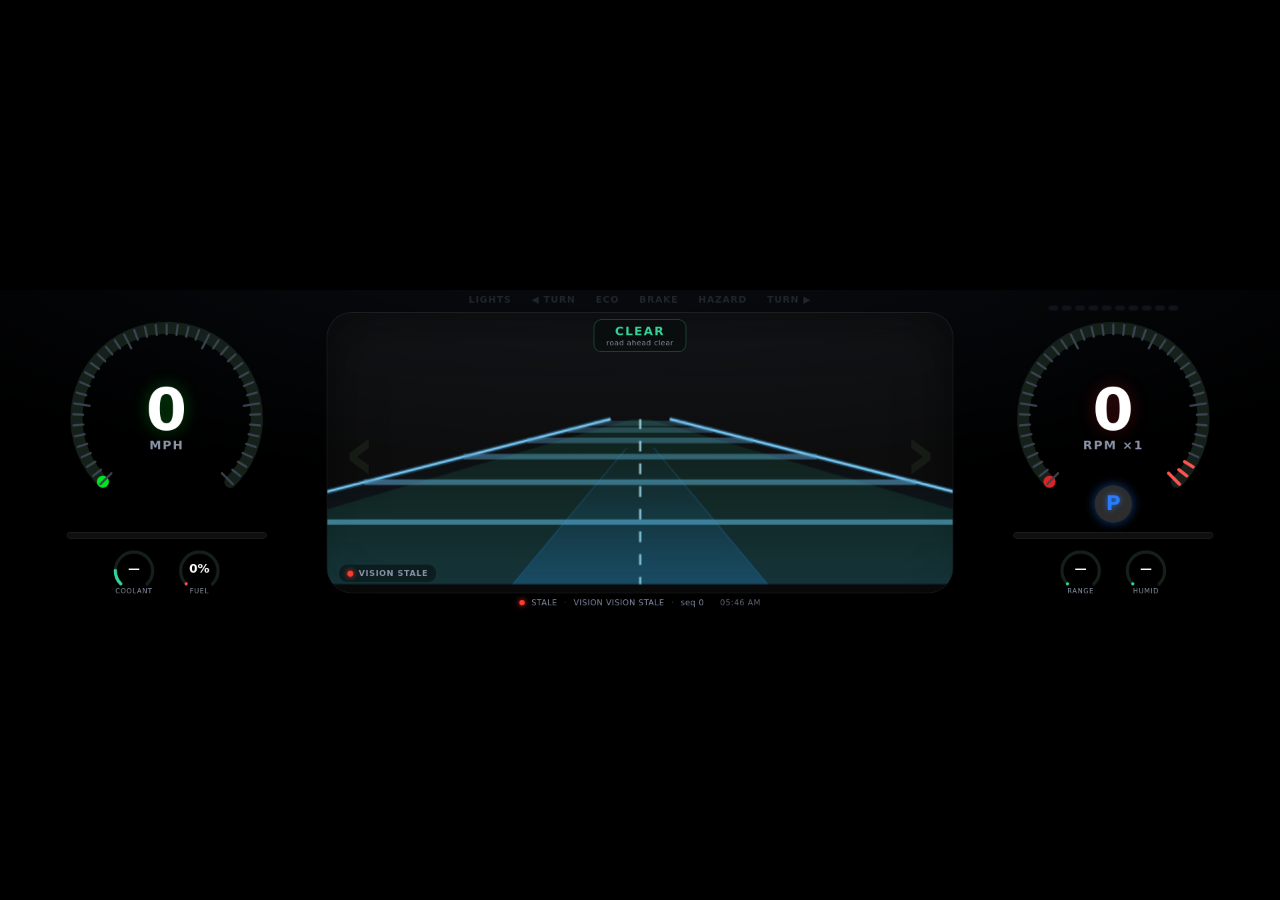
==== RasberryPi/web/index.html @ 3ba51b3f "Initial commit: Consolidated RasberryPi and Vision Lab for RetroVision" ====
<!DOCTYPE html>
<html lang="en">
<head>
  <meta charset="UTF-8" />
  <meta name="viewport" content="width=device-width, initial-scale=1.0, user-scalable=no" />
  <title>WRX Cluster</title>
  <link rel="stylesheet" href="style.css" />
</head>
<body>
  <!-- Fixed 1920x480 stage, scaled to fit the panel by JS. -->
  <div id="stage">
    <div id="cluster">

      <!-- top tell-tale strip -->
      <div class="tells" id="tells">
        <span class="tell" data-t="head">LIGHTS</span>
        <span class="tell" data-t="left">&#9664; TURN</span>
        <span class="tell" data-t="eco">ECO</span>
        <span class="tell" data-t="brake">BRAKE</span>
        <span class="tell" data-t="hazard">HAZARD</span>
        <span class="tell" data-t="right">TURN &#9654;</span>
      </div>

      <!-- LEFT: speed ring -->
      <section class="side left">
        <div class="ring main" id="speedRing">
          <div class="ring-center">
            <span class="ring-val" id="speed">0</span>
            <span class="ring-unit">MPH</span>
          </div>
        </div>
        <div class="bar"><span id="speedBar" class="fill green"></span></div>
        <div class="minis" id="minisL"></div>
      </section>

      <!-- CENTER: perception HUD (revamped VisionLab) -->
      <section class="center">
        <div class="panel">
          <canvas id="hud"></canvas>

          <!-- turn-signal chevrons over the HUD -->
          <div class="turn turn-l" id="turnL">&#8249;</div>
          <div class="turn turn-r" id="turnR">&#8250;</div>

          <!-- off-Pi camera: live YOLO-annotated feed fills the HUD -->
          <img id="camFeed" class="cambg" alt="" />
          <span class="campip-tag" id="camTag">CAM</span>

          <!-- forward-collision banner -->
          <div class="fcw" id="fcw">
            <span class="fcw-state" id="fcwState">CLEAR</span>
            <span class="fcw-reason" id="fcwReason">road ahead clear</span>
          </div>

          <!-- vision source chip -->
          <div class="vsrc" id="vsrc"><span class="dot" id="vsrcDot"></span><span id="vsrcText">VISION OFF</span></div>
        </div>
      </section>

      <!-- RIGHT: tach ring + gear -->
      <section class="side right">
        <div class="ring main tach" id="rpmRing">
          <div class="shiftbar" id="shiftbar"></div>
          <div class="ring-center">
            <span class="ring-val" id="rpm">0</span>
            <span class="ring-unit">RPM &times;1</span>
          </div>
          <div class="gearchip">
            <img src="assets/gear-circle.svg" alt="" />
            <b id="gear">P</b>
          </div>
        </div>
        <div class="bar"><span id="rpmBar" class="fill red"></span></div>
        <div class="minis" id="minisR"></div>
      </section>

      <!-- bottom status bar -->
      <div class="statusbar">
        <span class="dot" id="linkDot"></span>
        <span id="linkText">--</span>
        <span class="sep">·</span>
        <span id="visStat">VISION —</span>
        <span class="sep">·</span>
        <span id="seqText">seq 0</span>
        <span class="clock" id="clock"></span>
      </div>

    </div>
  </div>

  <script src="config.js"></script>
  <script src="dashboard.js"></script>
  <script>
    // Auto-reload: bridge watches web/ for file changes and tells us to reload.
    (function() {
      var _reloadWs, _reloadTimer;
      function connectReload() {
        try { _reloadWs = new WebSocket('ws://' + location.host + '/ws-reload'); } catch(e) { return; }
        _reloadWs.onmessage = function(e) {
          try {
            var d = JSON.parse(e.data);
            if (d.type === 'reload') {
              console.log('[auto-reload] files changed:', d.changed, '— reloading');
              location.reload();
            }
          } catch(ex) {}
        };
        _reloadWs.onclose = function() { clearTimeout(_reloadTimer); _reloadTimer = setTimeout(connectReload, 2000); };
        _reloadWs.onerror = function() { try { _reloadWs.close(); } catch(ex) {} };
      }
      connectReload();
    })();
  </script>
</body>
</html>
---- RasberryPi/web/style.css ----
/* WRX cluster — VisionLab perception HUD fused with the ImprezaUI gauge skin.
 * Design canvas: 1920x480 (GeeekPi 11.26"). Everything is sized in px to the
 * base canvas; #stage is scaled to fit the real panel by dashboard.js. */

* { margin: 0; padding: 0; box-sizing: border-box; }

:root {
  --bg:        #000;
  --glass:     rgba(255,255,255,0.05);
  --glass-2:   rgba(255,255,255,0.08);
  --green:     #00ff20;   /* speed needle / go */
  --green-soft:#34d399;
  --red:       #ff2a2a;   /* tach */
  --redline:   #ff0707;
  --blue:      #287cfb;   /* gear */
  --eco:       #00c738;
  --cyan:      #22d3ee;   /* detections */
  --amber:     #facc15;   /* caution */
  --danger:    #f43f5e;   /* collision */
  --yellow:    #ddc341;
  --track:     #16201a;   /* ring background arc */
  --muted:     #8a94a6;
  --label:     #b9b9b9;
}

html, body {
  width: 100%; height: 100%;
  overflow: hidden;
  background: var(--bg);
  color: #fff;
  cursor: none;
  -webkit-user-select: none; user-select: none;
  touch-action: none;
  font-family: "SF Pro Rounded", "SF Pro Display", -apple-system, system-ui, "Helvetica Neue", Arial, sans-serif;
  font-variant-numeric: tabular-nums;
}

/* fixed stage, scaled by JS (transform set inline) */
#stage {
  position: absolute; left: 50%; top: 50%;
  width: 1920px; height: 480px;
  transform-origin: center center;
  will-change: transform;
}

#cluster {
  position: relative;
  width: 100%; height: 100%;
  background: radial-gradient(120% 140% at 50% -20%, #0a0d12 0%, #000 60%);
  display: flex; align-items: center; gap: 20px;
  padding: 22px 30px 14px;
}

/* ---------- top tell-tales ---------- */
.tells {
  position: absolute; top: 6px; left: 0; right: 0; z-index: 5;
  display: flex; gap: 30px; justify-content: center;
  font-size: 14px; font-weight: 700; letter-spacing: 1.2px;
}
.tell { color: #20262c; transition: color .08s, text-shadow .08s; will-change: color; }
.tell.on[data-t="head"]   { color: #2fe6ff; text-shadow: 0 0 12px #2fe6ff; }
.tell.on[data-t="left"],
.tell.on[data-t="right"]  { color: var(--green); text-shadow: 0 0 12px var(--green); }
.tell.on[data-t="eco"]    { color: var(--eco); text-shadow: 0 0 12px var(--eco); }
.tell.on[data-t="brake"]  { color: var(--danger); text-shadow: 0 0 12px var(--danger); }
.tell.on[data-t="hazard"] { color: var(--yellow); text-shadow: 0 0 12px var(--yellow); }

/* ---------- side columns ---------- */
.side {
  width: 440px; flex-shrink: 0;
  display: flex; flex-direction: column; align-items: center;
  justify-content: center; gap: 6px;
}

/* main ring gauge (SVG injected by JS) */
.ring { position: relative; width: 330px; height: 330px; }
.ring svg { position: absolute; inset: 0; width: 100%; height: 100%; overflow: visible; }
.ring-center {
  position: absolute; inset: 0; display: flex; flex-direction: column;
  align-items: center; justify-content: center; pointer-events: none;
}
.ring-val { font-size: 88px; line-height: .88; font-weight: 700; letter-spacing: 1px; }
.ring-unit { font-size: 18px; font-weight: 600; color: var(--muted); letter-spacing: 2px; margin-top: 4px; }
.left  .ring-val { color: #fff; text-shadow: 0 0 26px rgba(0,255,32,.30); }
.right .ring-val { color: #fff; text-shadow: 0 0 26px rgba(255,42,42,.26); }

/* sequential shift-light strip across the top of the tach */
.shiftbar {
  position: absolute; left: 50%; top: -4px; transform: translateX(-50%); z-index: 4;
  display: flex; gap: 5px; pointer-events: none;
}
.shiftbar .led {
  width: 15px; height: 8px; border-radius: 3px; background: #11161d;
  box-shadow: inset 0 0 3px rgba(0,0,0,.85);
  transition: background .04s, box-shadow .04s;
}
.shiftbar .led.g.on { background: var(--green);   box-shadow: 0 0 9px var(--green); }
.shiftbar .led.y.on { background: var(--amber);   box-shadow: 0 0 9px var(--amber); }
.shiftbar .led.r.on { background: var(--redline); box-shadow: 0 0 11px var(--redline); }
.shiftbar.flash .led { background: var(--redline) !important; box-shadow: 0 0 13px var(--redline) !important; }
.shiftbar.flash { animation: shiftFlash .16s steps(2) infinite; }
@keyframes shiftFlash { 0% { opacity: 1; } 100% { opacity: .15; } }

/* tach goes hot at redline: number turns red + pulses */
.ring.tach.redline .ring-val { color: var(--redline); text-shadow: 0 0 30px rgba(255,7,7,.9); }
.ring.tach.redline { animation: tachPulse .3s steps(2) infinite; }
@keyframes tachPulse { 0% { filter: none; } 100% { filter: drop-shadow(0 0 16px rgba(255,7,7,.55)); } }

/* gear chip pinned bottom-center of the tach */
.gearchip {
  position: absolute; left: 50%; bottom: 8px; transform: translateX(-50%);
  display: inline-flex; align-items: center; justify-content: center;
}
.gearchip img { width: 56px; height: 56px; display: block; filter: drop-shadow(0 0 8px rgba(40,124,251,.5)); }
.gearchip b {
  position: absolute; left: 50%; top: 50%; transform: translate(-50%,-54%);
  font-size: 30px; font-weight: 700; color: var(--blue);
  text-shadow: 0 0 10px rgba(40,124,251,.8);
}

/* progress bar under each ring */
.bar {
  position: relative; width: 300px; height: 10px;
  border-radius: 10px; overflow: hidden;
  background: rgba(255,255,255,.06); border: 1px solid rgba(255,255,255,.08);
}
.bar .fill { position: absolute; left: 0; top: 0; bottom: 0; width: 100%; border-radius: 10px;
  transform: scaleX(0); transform-origin: left center;
  transition: transform 50ms linear; will-change: transform; }
.bar .fill.green { background: linear-gradient(90deg,#0a8f2a,var(--green)); box-shadow: 0 0 12px rgba(0,255,32,.5); }
.bar .fill.red   { background: linear-gradient(90deg,#7a1010,var(--redline)); box-shadow: 0 0 12px rgba(255,7,7,.5); }

/* mini gauges row */
.minis { display: flex; gap: 18px; justify-content: center; margin-top: 2px; }
.gauge { position: relative; width: 80px; height: 80px; }
.gauge svg { position: absolute; inset: 0; width: 100%; height: 100%; }
.gauge .gval {
  position: absolute; left: 0; right: 0; top: 26px; text-align: center;
  font-size: 18px; font-weight: 700; color: #fff;
}
.gauge .gname {
  position: absolute; bottom: 4px; left: 0; right: 0; text-align: center;
  font-size: 10px; letter-spacing: 1px; color: var(--muted); text-transform: uppercase;
}

/* ---------- center: perception HUD ---------- */
.center {
  flex: 1 1 0;
  min-width: 0;
  height: 422px;
  min-height: 422px;
  align-self: center;
  display: flex;
}
.panel {
  position: relative; flex: 1 1 0; height: 100%; min-height: 422px;
  background: var(--glass); border: 1px solid rgba(255,255,255,.07);
  border-radius: 38px; overflow: hidden;
  box-shadow: inset 0 0 80px rgba(0,0,0,.6);
}
#hud { position: absolute; inset: 0; width: 100%; height: 100%; display: block; z-index: 1; will-change: contents; }
/* live off-Pi camera feed (already YOLO-annotated) filling the HUD */
.cambg { position: absolute; inset: 0; width: 100%; height: 100%; object-fit: cover; background: #000; z-index: 0; opacity: 0; filter: saturate(1.18) contrast(1.06) brightness(1.02); transition: opacity .15s; will-change: opacity; }
.cambg.on { opacity: .10; }

/* turn-signal chevrons over the HUD edges */
.turn {
  position: absolute; top: 50%; transform: translateY(-50%);
  font-size: 120px; line-height: 1; font-weight: 700; color: #161b16; z-index: 3;
  transition: color .08s, text-shadow .08s;
}
.turn-l { left: 24px; } .turn-r { right: 24px; }
.turn.on { color: var(--green); text-shadow: 0 0 30px var(--green); }

/* off-Pi camera PiP */
.campip {
  position: absolute; right: 18px; bottom: 16px; width: 240px; height: 135px;
  border-radius: 12px; overflow: hidden; z-index: 4;
  border: 1px solid rgba(34,211,238,.35); background: #050505;
  box-shadow: 0 0 22px rgba(0,0,0,.6); display: none;
}
.campip.on { display: block; }
.campip img { width: 100%; height: 100%; object-fit: cover; display: block; }
.campip-tag {
  position: absolute; left: 14px; top: 12px; font-size: 12px; font-weight: 700;
  letter-spacing: 1.5px; color: var(--cyan); text-shadow: 0 0 8px rgba(34,211,238,.6);
  z-index: 5; display: none;
}

/* forward-collision banner (top-center of HUD) */
.fcw {
  position: absolute; top: 10px; left: 50%; transform: translateX(-50%); z-index: 4;
  display: flex; flex-direction: column; align-items: center; gap: 1px;
  padding: 6px 18px; border-radius: 12px;
  background: rgba(8,12,10,.55); border: 1px solid rgba(52,211,153,.35);
  transition: border-color .15s, background .15s;
}
.fcw-state { font-size: 18px; font-weight: 800; letter-spacing: 2px; color: var(--green-soft); }
.fcw-reason { font-size: 11px; color: var(--muted); letter-spacing: .5px; }
.fcw.warn   { border-color: rgba(250,204,21,.6);  background: rgba(40,32,4,.55); }
.fcw.warn   .fcw-state { color: var(--amber); text-shadow: 0 0 12px rgba(250,204,21,.6); }
.fcw.danger { border-color: rgba(244,63,94,.75);  background: rgba(40,6,12,.6); animation: fcwPulse .5s steps(2) infinite; }
.fcw.danger .fcw-state { color: var(--danger); text-shadow: 0 0 14px rgba(244,63,94,.8); }
@keyframes fcwPulse { 0%{opacity:1} 100%{opacity:.55} }

/* vision source chip (bottom-left of HUD) */
.vsrc {
  position: absolute; left: 18px; bottom: 16px; z-index: 4;
  display: flex; align-items: center; gap: 8px;
  font-size: 12px; font-weight: 600; letter-spacing: 1px; color: var(--muted);
  padding: 6px 12px; border-radius: 12px; background: rgba(0,0,0,.4);
}
.vsrc .dot { width: 9px; height: 9px; border-radius: 50%; background: #555; }

/* ---------- bottom status bar ---------- */
.statusbar {
  position: absolute; bottom: 4px; left: 0; right: 0; z-index: 5;
  display: flex; align-items: center; justify-content: center; gap: 10px;
  font-size: 12px; color: #7c8aa0; letter-spacing: .5px;
}
.statusbar .dot { width: 8px; height: 8px; border-radius: 50%; background: #555; box-shadow: 0 0 8px transparent; }
.statusbar .sep { color: #3a4250; }
.statusbar .clock { margin-left: 14px; color: #5d6470; }
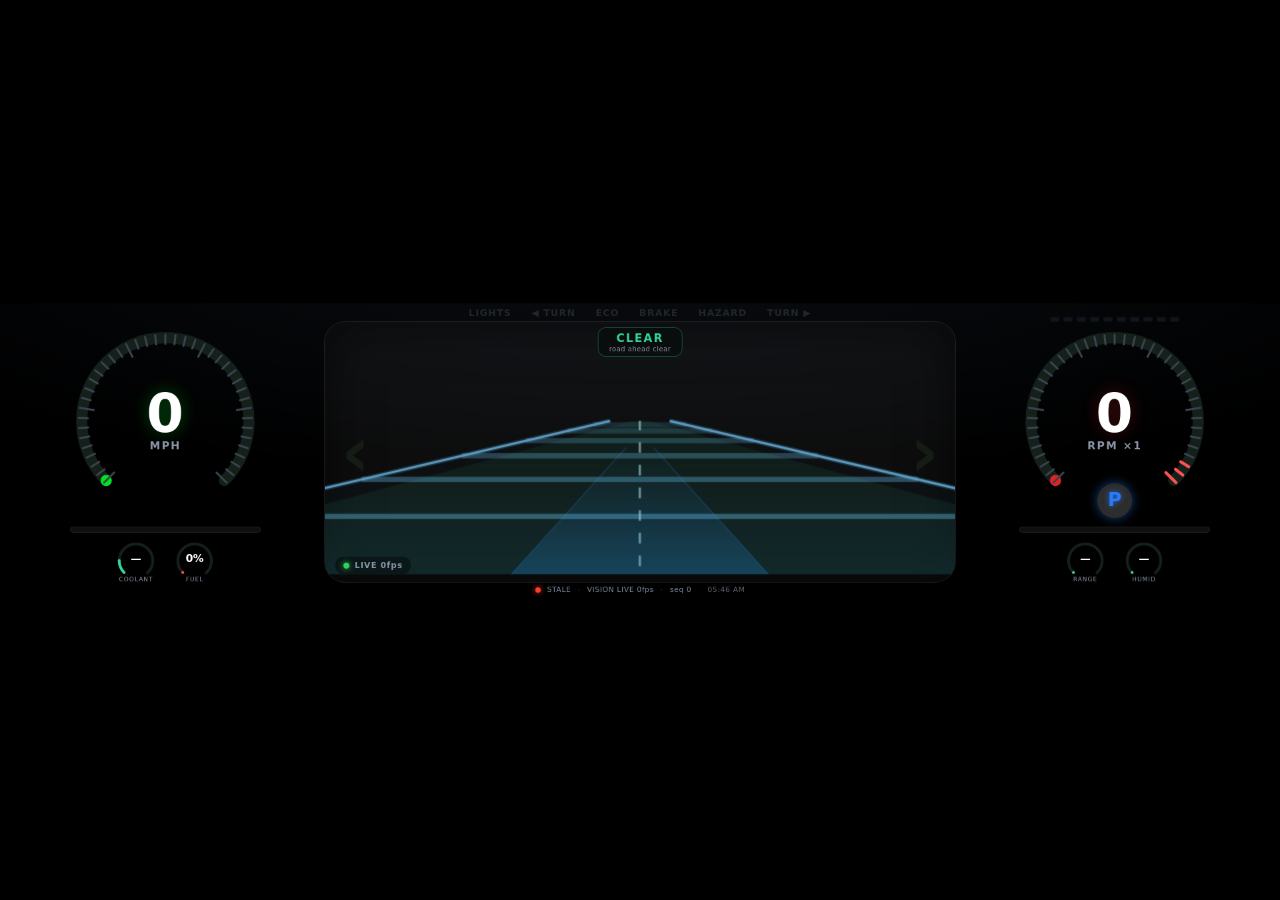
==== commit 0c7b9097: "feat(vision): self-training + teacher distillation pipeline, lane curves, YouTube source - auto_labe" ====
--- a/RasberryPi/web/index.html
+++ b/RasberryPi/web/index.html
@@ -7,7 +7,7 @@
   <link rel="stylesheet" href="style.css" />
 </head>
 <body>
-  <!-- Fixed 1920x480 stage, scaled to fit the panel by JS. -->
+  <!-- Fixed 1920x440 stage, scaled to fit the panel by JS. -->
   <div id="stage">
     <div id="cluster">
 
--- a/RasberryPi/web/style.css
+++ b/RasberryPi/web/style.css
@@ -1,5 +1,5 @@
 /* WRX cluster — VisionLab perception HUD fused with the ImprezaUI gauge skin.
- * Design canvas: 1920x480 (GeeekPi 11.26"). Everything is sized in px to the
+ * Design canvas: 1920x440 (GeeekPi 11.26"). Everything is sized in px to the
  * base canvas; #stage is scaled to fit the real panel by dashboard.js. */
 
 * { margin: 0; padding: 0; box-sizing: border-box; }
@@ -38,7 +38,7 @@
 /* fixed stage, scaled by JS (transform set inline) */
 #stage {
   position: absolute; left: 50%; top: 50%;
-  width: 1920px; height: 480px;
+  width: 1920px; height: 440px;
   transform-origin: center center;
   will-change: transform;
 }
@@ -47,8 +47,8 @@
   position: relative;
   width: 100%; height: 100%;
   background: radial-gradient(120% 140% at 50% -20%, #0a0d12 0%, #000 60%);
-  display: flex; align-items: center; gap: 20px;
-  padding: 22px 30px 14px;
+  display: flex; align-items: center; gap: 18px;
+  padding: 18px 28px 12px;
 }
 
 /* ---------- top tell-tales ---------- */
@@ -69,18 +69,18 @@
 .side {
   width: 440px; flex-shrink: 0;
   display: flex; flex-direction: column; align-items: center;
-  justify-content: center; gap: 6px;
+  justify-content: center; gap: 5px;
 }
 
 /* main ring gauge (SVG injected by JS) */
-.ring { position: relative; width: 330px; height: 330px; }
+.ring { position: relative; width: 306px; height: 306px; }
 .ring svg { position: absolute; inset: 0; width: 100%; height: 100%; overflow: visible; }
 .ring-center {
   position: absolute; inset: 0; display: flex; flex-direction: column;
   align-items: center; justify-content: center; pointer-events: none;
 }
-.ring-val { font-size: 88px; line-height: .88; font-weight: 700; letter-spacing: 1px; }
-.ring-unit { font-size: 18px; font-weight: 600; color: var(--muted); letter-spacing: 2px; margin-top: 4px; }
+.ring-val { font-size: 80px; line-height: .88; font-weight: 700; letter-spacing: 1px; }
+.ring-unit { font-size: 16px; font-weight: 600; color: var(--muted); letter-spacing: 2px; margin-top: 3px; }
 .left  .ring-val { color: #fff; text-shadow: 0 0 26px rgba(0,255,32,.30); }
 .right .ring-val { color: #fff; text-shadow: 0 0 26px rgba(255,42,42,.26); }
 
@@ -111,16 +111,16 @@
   position: absolute; left: 50%; bottom: 8px; transform: translateX(-50%);
   display: inline-flex; align-items: center; justify-content: center;
 }
-.gearchip img { width: 56px; height: 56px; display: block; filter: drop-shadow(0 0 8px rgba(40,124,251,.5)); }
+.gearchip img { width: 52px; height: 52px; display: block; filter: drop-shadow(0 0 8px rgba(40,124,251,.5)); }
 .gearchip b {
   position: absolute; left: 50%; top: 50%; transform: translate(-50%,-54%);
-  font-size: 30px; font-weight: 700; color: var(--blue);
+  font-size: 28px; font-weight: 700; color: var(--blue);
   text-shadow: 0 0 10px rgba(40,124,251,.8);
 }
 
 /* progress bar under each ring */
 .bar {
-  position: relative; width: 300px; height: 10px;
+  position: relative; width: 286px; height: 9px;
   border-radius: 10px; overflow: hidden;
   background: rgba(255,255,255,.06); border: 1px solid rgba(255,255,255,.08);
 }
@@ -131,42 +131,44 @@
 .bar .fill.red   { background: linear-gradient(90deg,#7a1010,var(--redline)); box-shadow: 0 0 12px rgba(255,7,7,.5); }
 
 /* mini gauges row */
-.minis { display: flex; gap: 18px; justify-content: center; margin-top: 2px; }
-.gauge { position: relative; width: 80px; height: 80px; }
+.minis { display: flex; gap: 16px; justify-content: center; margin-top: 1px; }
+.gauge { position: relative; width: 72px; height: 72px; }
 .gauge svg { position: absolute; inset: 0; width: 100%; height: 100%; }
 .gauge .gval {
-  position: absolute; left: 0; right: 0; top: 26px; text-align: center;
-  font-size: 18px; font-weight: 700; color: #fff;
+  position: absolute; left: 0; right: 0; top: 23px; text-align: center;
+  font-size: 16px; font-weight: 700; color: #fff;
 }
 .gauge .gname {
-  position: absolute; bottom: 4px; left: 0; right: 0; text-align: center;
-  font-size: 10px; letter-spacing: 1px; color: var(--muted); text-transform: uppercase;
+  position: absolute; bottom: 3px; left: 0; right: 0; text-align: center;
+  font-size: 9px; letter-spacing: 1px; color: var(--muted); text-transform: uppercase;
 }
 
 /* ---------- center: perception HUD ---------- */
 .center {
   flex: 1 1 0;
   min-width: 0;
-  height: 422px;
-  min-height: 422px;
+  height: 392px;
+  min-height: 392px;
   align-self: center;
   display: flex;
 }
 .panel {
-  position: relative; flex: 1 1 0; height: 100%; min-height: 422px;
+  position: relative; flex: 1 1 0; height: 100%; min-height: 392px;
   background: var(--glass); border: 1px solid rgba(255,255,255,.07);
-  border-radius: 38px; overflow: hidden;
+  border-radius: 32px; overflow: hidden;
   box-shadow: inset 0 0 80px rgba(0,0,0,.6);
 }
 #hud { position: absolute; inset: 0; width: 100%; height: 100%; display: block; z-index: 1; will-change: contents; }
 /* live off-Pi camera feed (already YOLO-annotated) filling the HUD */
-.cambg { position: absolute; inset: 0; width: 100%; height: 100%; object-fit: cover; background: #000; z-index: 0; opacity: 0; filter: saturate(1.18) contrast(1.06) brightness(1.02); transition: opacity .15s; will-change: opacity; }
-.cambg.on { opacity: .10; }
+.cambg { position: absolute; inset: 0; width: 100%; height: 100%; object-fit: cover; background: #000; z-index: 0; opacity: 0; filter: saturate(1.12) contrast(1.04); transition: opacity .15s; will-change: opacity; }
+/* live feed is the picture now — overlays (lanes/horizon/boxes) are drawn on the
+ * canvas above it and tracked to these exact pixels via object-fit:cover. */
+.cambg.on { opacity: 1; }
 
 /* turn-signal chevrons over the HUD edges */
 .turn {
   position: absolute; top: 50%; transform: translateY(-50%);
-  font-size: 120px; line-height: 1; font-weight: 700; color: #161b16; z-index: 3;
+  font-size: 108px; line-height: 1; font-weight: 700; color: #161b16; z-index: 3;
   transition: color .08s, text-shadow .08s;
 }
 .turn-l { left: 24px; } .turn-r { right: 24px; }
@@ -174,7 +176,7 @@
 
 /* off-Pi camera PiP */
 .campip {
-  position: absolute; right: 18px; bottom: 16px; width: 240px; height: 135px;
+  position: absolute; right: 16px; bottom: 12px; width: 218px; height: 123px;
   border-radius: 12px; overflow: hidden; z-index: 4;
   border: 1px solid rgba(34,211,238,.35); background: #050505;
   box-shadow: 0 0 22px rgba(0,0,0,.6); display: none;
@@ -189,14 +191,14 @@
 
 /* forward-collision banner (top-center of HUD) */
 .fcw {
-  position: absolute; top: 10px; left: 50%; transform: translateX(-50%); z-index: 4;
+  position: absolute; top: 8px; left: 50%; transform: translateX(-50%); z-index: 4;
   display: flex; flex-direction: column; align-items: center; gap: 1px;
-  padding: 6px 18px; border-radius: 12px;
+  padding: 5px 16px; border-radius: 12px;
   background: rgba(8,12,10,.55); border: 1px solid rgba(52,211,153,.35);
   transition: border-color .15s, background .15s;
 }
-.fcw-state { font-size: 18px; font-weight: 800; letter-spacing: 2px; color: var(--green-soft); }
-.fcw-reason { font-size: 11px; color: var(--muted); letter-spacing: .5px; }
+.fcw-state { font-size: 17px; font-weight: 800; letter-spacing: 2px; color: var(--green-soft); }
+.fcw-reason { font-size: 10px; color: var(--muted); letter-spacing: .5px; }
 .fcw.warn   { border-color: rgba(250,204,21,.6);  background: rgba(40,32,4,.55); }
 .fcw.warn   .fcw-state { color: var(--amber); text-shadow: 0 0 12px rgba(250,204,21,.6); }
 .fcw.danger { border-color: rgba(244,63,94,.75);  background: rgba(40,6,12,.6); animation: fcwPulse .5s steps(2) infinite; }
@@ -205,7 +207,7 @@
 
 /* vision source chip (bottom-left of HUD) */
 .vsrc {
-  position: absolute; left: 18px; bottom: 16px; z-index: 4;
+  position: absolute; left: 16px; bottom: 12px; z-index: 4;
   display: flex; align-items: center; gap: 8px;
   font-size: 12px; font-weight: 600; letter-spacing: 1px; color: var(--muted);
   padding: 6px 12px; border-radius: 12px; background: rgba(0,0,0,.4);
@@ -216,8 +218,37 @@
 .statusbar {
   position: absolute; bottom: 4px; left: 0; right: 0; z-index: 5;
   display: flex; align-items: center; justify-content: center; gap: 10px;
-  font-size: 12px; color: #7c8aa0; letter-spacing: .5px;
+  font-size: 11px; color: #7c8aa0; letter-spacing: .5px;
 }
 .statusbar .dot { width: 8px; height: 8px; border-radius: 50%; background: #555; box-shadow: 0 0 8px transparent; }
 .statusbar .sep { color: #3a4250; }
 .statusbar .clock { margin-left: 14px; color: #5d6470; }
+
+/* ---------- clean / recording mode (?clean=1 or press "c") ----------
+ * Only the perception video remains, filling the whole window so a screen
+ * recording crops to just the feed at whatever size you make the window. */
+body.clean #stage {
+  left: 0; top: 0; width: 100vw; height: 100vh;
+  transform: none !important;
+}
+body.clean #cluster { padding: 0; gap: 0; background: #000; }
+body.clean .side,
+body.clean .tells,
+body.clean .statusbar,
+body.clean .vsrc,
+body.clean .campip-tag { display: none; }
+body.clean .center {
+  height: 100%; min-height: 0; align-self: stretch;
+}
+body.clean .panel {
+  height: 100%; min-height: 0;
+  border: 0; border-radius: 0; box-shadow: none;
+}
+
+/* ---------- LITE profile (Raspberry Pi 3B+ kiosk) ----------
+ * CSS filters force GPU compositing every frame — expensive on the Pi's VideoCore.
+ * Drop them; the perception data is unchanged. */
+body.lite .cambg { filter: none; }
+body.lite .gearchip img { filter: none; }
+body.lite .ring.tach.redline { animation: none; }
+body.lite .left .ring-val, body.lite .right .ring-val { text-shadow: none; }
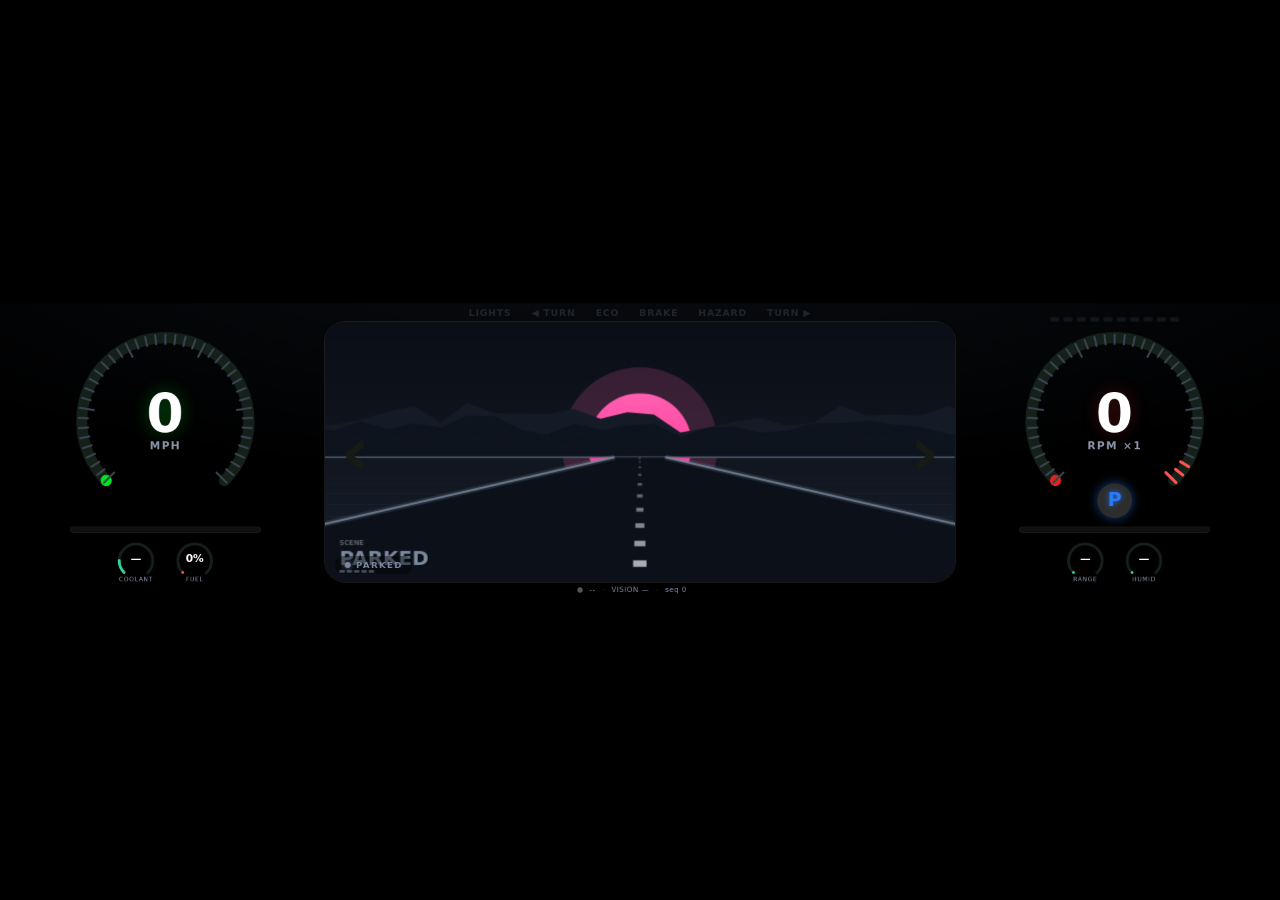
==== commit 72495932: "Add generated scene mode + Urus-style intersection timer Introduce a "less realtime, more visual" ce" ====
--- a/RasberryPi/web/index.html
+++ b/RasberryPi/web/index.html
@@ -54,6 +54,21 @@
 
           <!-- vision source chip -->
           <div class="vsrc" id="vsrc"><span class="dot" id="vsrcDot"></span><span id="vsrcText">VISION OFF</span></div>
+
+          <!-- scene-mode chip (driving-type label) -->
+          <div class="scenechip" id="sceneChip"><span id="sceneChipText">SCENE</span></div>
+
+          <!-- intersection countdown timer (Urus-style), shown in scene mode -->
+          <div class="xtimer" id="xtimer">
+            <div class="xt-ring">
+              <div class="xt-face">
+                <span class="xt-label">SIGNAL</span>
+                <span class="xt-main">0.0s</span>
+                <span class="xt-sub"></span>
+              </div>
+            </div>
+            <div class="xt-hint"></div>
+          </div>
         </div>
       </section>
 
@@ -89,6 +104,8 @@
   </div>
 
   <script src="config.js"></script>
+  <script src="drive_scenes.js"></script>
+  <script src="intersection.js"></script>
   <script src="dashboard.js"></script>
   <script>
     // Auto-reload: bridge watches web/ for file changes and tells us to reload.
--- a/RasberryPi/web/style.css
+++ b/RasberryPi/web/style.css
@@ -214,6 +214,54 @@
 }
 .vsrc .dot { width: 9px; height: 9px; border-radius: 50%; background: #555; }
 
+/* ---------- scene mode: driving-type chip ---------- */
+.scenechip {
+  position: absolute; left: 16px; bottom: 12px; z-index: 4;
+  display: none; align-items: center; gap: 8px;
+  padding: 6px 14px; border-radius: 12px; background: rgba(0,0,0,.42);
+  font-size: 13px; font-weight: 800; letter-spacing: 2px;
+  color: var(--scene-accent, #22d3ee);
+}
+.scenechip::before {
+  content: ''; width: 9px; height: 9px; border-radius: 50%;
+  background: var(--scene-accent, #22d3ee); box-shadow: 0 0 8px var(--scene-accent, #22d3ee);
+}
+body.scene-mode .scenechip { display: flex; }
+body.scene-mode .vsrc { display: none; }     /* scenechip replaces the vision chip */
+body.scene-mode .fcw  { display: none; }      /* collision banner belongs to the perception HUD */
+
+/* ---------- intersection countdown timer (Urus-style) ---------- */
+.xtimer {
+  position: absolute; top: 12px; left: 50%; transform: translateX(-50%); z-index: 6;
+  display: none; flex-direction: column; align-items: center; gap: 5px;
+  --xt-accent: #22d3ee; --xt-frac: 1;
+}
+.xtimer.on { display: flex; }
+.xt-ring {
+  position: relative; width: 132px; height: 132px; border-radius: 50%;
+  background: conic-gradient(from -90deg,
+    var(--xt-accent) calc(var(--xt-frac) * 360deg),
+    rgba(255,255,255,0.07) 0);
+  box-shadow: 0 0 18px rgba(0,0,0,.5);
+  transition: background .2s linear;
+}
+.xt-face {
+  position: absolute; inset: 7px; border-radius: 50%;
+  background: radial-gradient(120% 120% at 50% 30%, #0a0e15 0%, #05070b 100%);
+  border: 1px solid rgba(255,255,255,0.08);
+  display: flex; flex-direction: column; align-items: center; justify-content: center;
+}
+.xt-label { font-size: 11px; font-weight: 800; letter-spacing: 2px; color: var(--xt-accent);
+  text-shadow: 0 0 10px var(--xt-accent); }
+.xt-main  { font-size: 36px; font-weight: 800; line-height: 1; color: #fff;
+  font-variant-numeric: tabular-nums; }
+.xt-sub   { font-size: 9px; font-weight: 600; letter-spacing: .4px; color: var(--muted); margin-top: 2px; }
+.xt-hint  { font-size: 9px; letter-spacing: .5px; color: #5d6470; }
+.xtimer.pulse .xt-ring { animation: xtPulse .5s steps(2) infinite; }
+@keyframes xtPulse { 0% { filter: none; } 100% { filter: brightness(1.7) saturate(1.4); } }
+body.lite .xtimer.pulse .xt-ring { animation: none; }
+body.clean .scenechip, body.clean .xtimer { display: none; }
+
 /* ---------- bottom status bar ---------- */
 .statusbar {
   position: absolute; bottom: 4px; left: 0; right: 0; z-index: 5;
